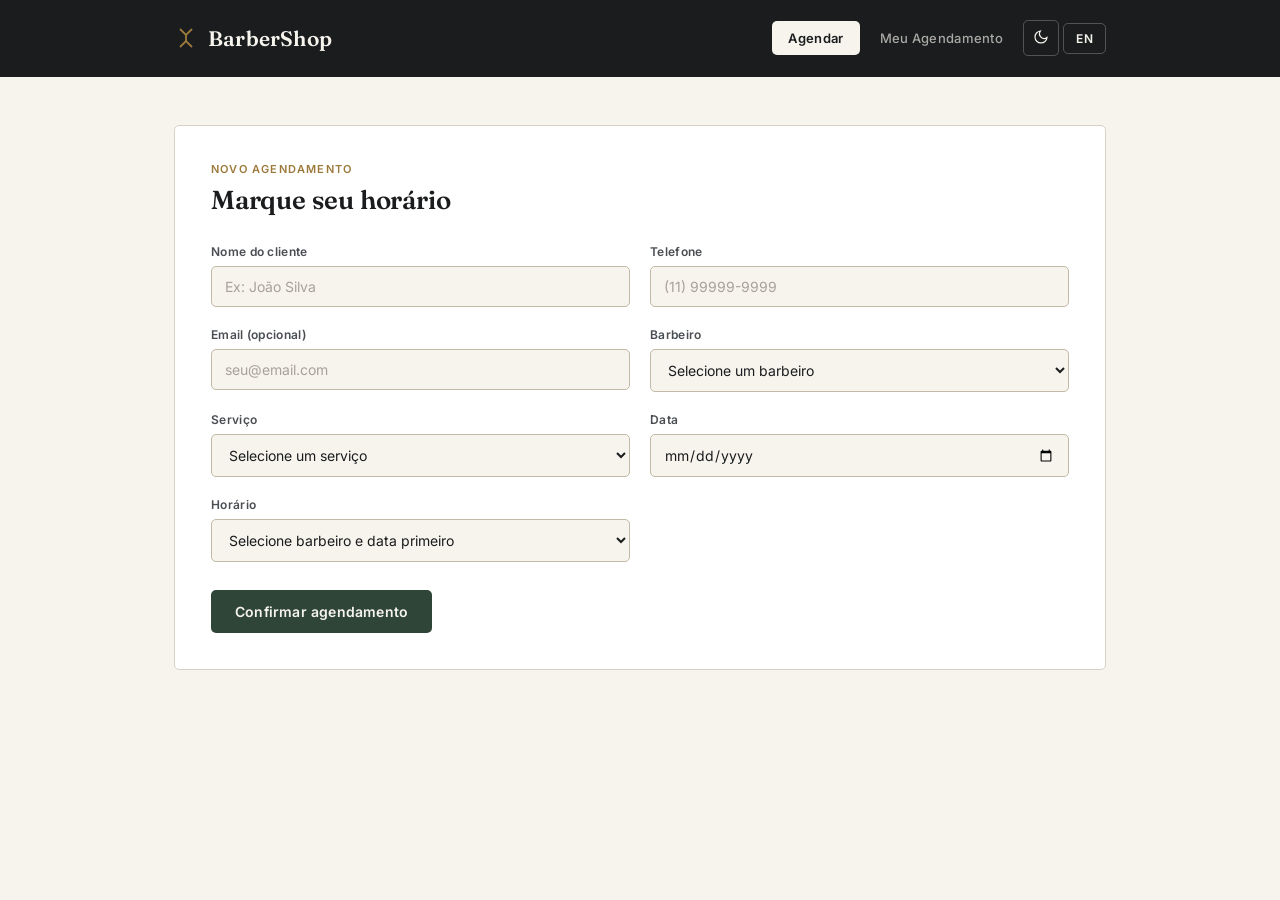
==== templates/index.html @ d29c712a "Update index.html" ====
<!DOCTYPE html>
<html lang="pt-BR">
<head>
  <meta charset="UTF-8" />
  <meta name="viewport" content="width=device-width, initial-scale=1.0" />
  <title>BarberShop</title>
  <link rel="stylesheet" href="/static/css/style.css" />
</head>
<body>

  <header>
    <div class="header-inner">
      <div class="logo">
        <svg width="24" height="24" viewBox="0 0 24 24" fill="none" stroke="currentColor" stroke-width="1.8">
          <path d="M6 3l6 6 6-6"/>
          <path d="M6 21l6-6 6 6"/>
          <line x1="12" y1="9" x2="12" y2="15"/>
        </svg>
        <span data-i18n="brand_name">BarberShop</span>
      </div>
      <nav>
        <button class="nav-btn active" data-tab="agendar" onclick="mostrarAba('agendar', event)">
          <span data-i18n="nav_book">Agendar</span>
        </button>
        <button class="nav-btn" data-tab="meu-agendamento" onclick="mostrarAba('meu-agendamento', event)">
          <span data-i18n="nav_my_appointment">Meu Agendamento</span>
        </button>
        <button class="theme-btn" onclick="toggleTheme()" title="Modo claro/escuro">
          <span data-theme-icon></span>
        </button>
        <button class="lang-btn" onclick="toggleLang()" title="Mudar idioma / Change language">
          <span data-i18n-toggle-label>EN</span>
        </button>
      </nav>
    </div>
  </header>

  <main>

    <section id="aba-agendar" class="aba ativa">
      <div class="card">
        <span class="card-eyebrow" data-i18n="eyebrow_new">Novo agendamento</span>
        <h2 data-i18n="new_appointment_title">Marque seu horário</h2>

        <div class="form-grid">
          <div class="form-group">
            <label for="client_name" data-i18n="label_client_name">Nome do cliente</label>
            <input type="text" id="client_name" data-i18n-placeholder="placeholder_client_name" />
          </div>

          <div class="form-group">
            <label for="client_phone" data-i18n="label_phone">Telefone</label>
            <input type="tel" id="client_phone" data-i18n-placeholder="placeholder_phone" />
          </div>

          <div class="form-group">
            <label for="client_email" data-i18n="label_email">Email (opcional)</label>
            <input type="email" id="client_email" data-i18n-placeholder="placeholder_email" />
          </div>

          <div class="form-group">
            <label for="barber_id" data-i18n="label_barber">Barbeiro</label>
            <select id="barber_id">
              <option value="" data-i18n="placeholder_select_barber">Selecione um barbeiro</option>
            </select>
          </div>

          <div class="form-group">
            <label for="service_id" data-i18n="label_service">Serviço</label>
            <select id="service_id">
              <option value="" data-i18n="placeholder_select_service">Selecione um serviço</option>
            </select>
          </div>

          <div class="form-group">
            <label for="date" data-i18n="label_date">Data</label>
            <input type="date" id="date" />
          </div>

          <div class="form-group">
            <label for="time" data-i18n="label_time">Horário</label>
            <select id="time">
              <option value="" data-i18n="placeholder_select_date_first">Selecione barbeiro e data primeiro</option>
            </select>
          </div>
        </div>

        <div id="msg-form" class="msg" style="display:none"></div>
        <div id="confirmation-box" style="display:none; margin-bottom: 24px;"></div>

        <button class="btn-primary" onclick="bookAppointment()" data-i18n="btn_confirm_booking">
          Confirmar agendamento
        </button>
      </div>
    </section>

    <section id="aba-meu-agendamento" class="aba">
      <div class="card card-narrow" id="lookup-form-card">
        <span class="card-eyebrow" data-i18n="eyebrow_lookup">Consultar</span>
        <h2 data-i18n="my_appointment_title">Meu Agendamento</h2>

        <div class="form-group" style="margin-bottom: 16px;">
          <label for="lookup_phone" data-i18n="label_phone">Telefone</label>
          <input type="tel" id="lookup_phone" data-i18n-placeholder="placeholder_phone" />
        </div>

        <div class="form-group" style="margin-bottom: 20px;">
          <label for="lookup_code" data-i18n="label_confirmation_code">Código de confirmação</label>
          <input type="text" id="lookup_code" placeholder="Ex: A8F3" style="text-transform: uppercase;" />
        </div>

        <div id="msg-lookup" class="msg" style="display:none"></div>

        <button class="btn-primary" onclick="lookupAppointment()" data-i18n="btn_find_appointment">
          Buscar agendamento
        </button>
      </div>

      <div class="card" id="lookup-result-card" style="display:none;">
        <span class="card-eyebrow" data-i18n="eyebrow_found">Encontrado</span>
        <h2 data-i18n="my_appointment_title">Meu Agendamento</h2>
        <div id="lookup-result"></div>
        <button class="btn-text" onclick="resetLookup()" data-i18n="btn_search_another" style="margin-top: 20px;">
          Buscar outro agendamento
        </button>
      </div>
    </section>

  </main>
  <script src="/static/js/config.js"></script>
  <script src="/static/js/theme.js"></script>
  <script src="/static/js/i18n.js"></script>
  <script src="/static/js/public.js"></script>
</body>
</html>
---- static/css/style.css ----
/* ==========================================================
   BarberShop – Design System
   Inspired by tailoring and barbershop service cards
   : paper, ink, brass, classic ruled lines.
   ========================================================== */

@import url('https://fonts.googleapis.com/css2?family=Fraunces:ital,opsz,wght@0,9..144,300..700;1,9..144,400..600&family=Inter:wght@400;500;600;700&display=swap');

:root {
  /* Color — light theme (default) */
  --ink: #1A1C1E;
  --ink-soft: #4A4D52;
  --paper: #F7F4EE;
  --paper-raised: #FFFFFF;
  --brass: #9C7A3C;
  --brass-soft: rgba(156, 122, 60, 0.12);
  --ledger: #2F4538;
  --ledger-hover: #243A2D;
  --line: #D9D2C4;
  --line-strong: #C2B9A6;
  --rust: #9A3324;
  --rust-soft: rgba(154, 51, 36, 0.1);

  /* Tipografy */
  --font-display: 'Fraunces', serif;
  --font-body: 'Inter', sans-serif;

  /* Layout */
  --radius: 5px;
  --container: 980px;
}

[data-theme="dark"] {
  --ink: #F2EFE9;
  --ink-soft: #B5AFA3;
  --paper: #15161A;
  --paper-raised: #1E2024;
  --brass: #C9A565;
  --brass-soft: rgba(201, 165, 101, 0.14);
  --ledger: #5B9C82;
  --ledger-hover: #74B89C;
  --line: #34363B;
  --line-strong: #45474D;
  --rust: #D9684F;
  --rust-soft: rgba(217, 104, 79, 0.14);
}

[data-theme="dark"] header {
  background: #0E0F12;
  border-bottom-color: #0E0F12;
}

[data-theme="dark"] .logo { color: var(--ink); }

[data-theme="dark"] .nav-btn { color: rgba(242, 239, 233, 0.6); }
[data-theme="dark"] .nav-btn:hover { color: var(--ink); background: rgba(255,255,255,0.05); }
[data-theme="dark"] .nav-btn.active { color: #0E0F12; background: var(--ink); }

[data-theme="dark"] .lang-btn,
[data-theme="dark"] .theme-btn {
  border-color: rgba(242, 239, 233, 0.2);
  color: var(--ink);
}

[data-theme="dark"] .msg.sucesso {
  background: rgba(91, 156, 130, 0.12);
  color: var(--ledger-hover);
}

[data-theme="dark"] .msg.erro {
  background: rgba(217, 104, 79, 0.14);
  color: var(--rust);
}

[data-theme="dark"] .confirmation-code {
  background: #0E0F12;
}

[data-theme="dark"] .confirmation-code .code-label {
  color: rgba(242, 239, 233, 0.55);
}

body {
  margin: 0;
  font-family: var(--font-body);
  background: var(--paper);
  color: var(--ink);
  min-height: 100vh;
  -webkit-font-smoothing: antialiased;
  transition: background-color 0.2s ease, color 0.2s ease;
}

* { box-sizing: border-box; }

html { scroll-behavior: smooth; }

::selection { background: var(--brass-soft); }

/* ---------- Header ---------- */

header {
  background: var(--ink);
  border-bottom: 1px solid var(--ink);
}

.header-inner {
  max-width: var(--container);
  margin: 0 auto;
  display: flex;
  align-items: center;
  justify-content: space-between;
  padding: 20px 24px;
}

.logo {
  display: flex;
  align-items: center;
  gap: 10px;
  font-family: var(--font-display);
  font-size: 21px;
  font-weight: 600;
  letter-spacing: 0.2px;
  color: var(--paper);
}

.logo svg { color: var(--brass); flex-shrink: 0; }

nav {
  display: flex;
  align-items: center;
  gap: 4px;
}

.nav-btn {
  background: transparent;
  border: none;
  color: rgba(247, 244, 238, 0.65);
  font-family: var(--font-body);
  font-size: 13px;
  font-weight: 500;
  letter-spacing: 0.3px;
  padding: 9px 16px;
  border-radius: var(--radius);
  cursor: pointer;
  transition: all 0.15s ease;
}

.nav-btn:hover { color: var(--paper); background: rgba(255, 255, 255, 0.06); }
.nav-btn.active { color: var(--ink); background: var(--paper); font-weight: 600; }

.lang-btn {
  display: flex;
  align-items: center;
  gap: 6px;
  background: transparent;
  border: 1px solid rgba(247, 244, 238, 0.25);
  color: var(--paper);
  font-family: var(--font-body);
  font-size: 12px;
  font-weight: 600;
  letter-spacing: 0.5px;
  padding: 7px 12px;
  border-radius: var(--radius);
  cursor: pointer;
  transition: all 0.15s ease;
}

.lang-btn:hover { border-color: var(--brass); color: var(--brass); }

.theme-btn {
  display: flex;
  align-items: center;
  justify-content: center;
  background: transparent;
  border: 1px solid rgba(247, 244, 238, 0.25);
  color: var(--paper);
  width: 36px;
  height: 36px;
  border-radius: var(--radius);
  cursor: pointer;
  transition: all 0.15s ease;
}

.theme-btn:hover { border-color: var(--brass); color: var(--brass); }
.theme-btn svg { width: 16px; height: 16px; }

/* ---------- Principal Layout ---------- */

main {
  max-width: var(--container);
  margin: 0 auto;
  padding: 48px 24px 80px;
}

.aba { display: none; }
.aba.ativa { display: block; animation: fadeIn 0.25s ease; }

@keyframes fadeIn {
  from { opacity: 0; transform: translateY(4px); }
  to { opacity: 1; transform: translateY(0); }
}

.card {
  background: var(--paper-raised);
  border: 1px solid var(--line);
  border-radius: var(--radius);
  padding: 36px;
}

.card-narrow {
  max-width: 420px;
  margin: 48px auto;
}

.card h2 {
  margin: 0 0 28px;
  font-family: var(--font-display);
  font-size: 26px;
  font-weight: 600;
  letter-spacing: -0.2px;
}

.card-eyebrow {
  font-family: var(--font-body);
  font-size: 11px;
  font-weight: 600;
  letter-spacing: 1.2px;
  text-transform: uppercase;
  color: var(--brass);
  margin: 0 0 8px;
  display: block;
}

/* ---------- Forms ---------- */

.form-grid {
  display: grid;
  grid-template-columns: repeat(2, 1fr);
  gap: 20px;
  margin-bottom: 28px;
}

@media (max-width: 600px) {
  .form-grid { grid-template-columns: 1fr; }
}

.form-group { display: flex; flex-direction: column; gap: 7px; }

.form-group label {
  font-size: 12px;
  font-weight: 600;
  letter-spacing: 0.3px;
  color: var(--ink-soft);
}

input, select {
  background: var(--paper);
  border: 1px solid var(--line-strong);
  color: var(--ink);
  padding: 11px 13px;
  border-radius: var(--radius);
  font-family: var(--font-body);
  font-size: 14px;
  outline: none;
  transition: border-color 0.15s ease, box-shadow 0.15s ease;
}

input::placeholder { color: #A8A199; }

input:focus, select:focus {
  border-color: var(--ledger);
  box-shadow: 0 0 0 3px rgba(47, 69, 56, 0.1);
}

/* ---------- Buttons ---------- */

.btn-primary {
  background: var(--ledger);
  color: var(--paper);
  border: none;
  font-family: var(--font-body);
  font-size: 14px;
  font-weight: 600;
  letter-spacing: 0.2px;
  padding: 13px 24px;
  border-radius: var(--radius);
  cursor: pointer;
  transition: background 0.15s ease;
}

.btn-primary:hover { background: var(--ledger-hover); }

.btn-secondary {
  background: transparent;
  border: 1px solid var(--line-strong);
  color: var(--ink);
  font-family: var(--font-body);
  font-size: 14px;
  font-weight: 600;
  padding: 13px 24px;
  border-radius: var(--radius);
  cursor: pointer;
  transition: all 0.15s ease;
}

.btn-secondary:hover { border-color: var(--ink); }

.btn-text {
  background: transparent;
  border: none;
  color: var(--ledger);
  font-family: var(--font-body);
  font-size: 13px;
  font-weight: 600;
  cursor: pointer;
  padding: 0;
  text-decoration: underline;
  text-decoration-color: transparent;
  transition: text-decoration-color 0.15s ease;
}

.btn-text:hover { text-decoration-color: var(--ledger); }

.btn-icon {
  background: transparent;
  border: 1px solid var(--line-strong);
  border-radius: var(--radius);
  width: 36px;
  height: 36px;
  display: inline-flex;
  align-items: center;
  justify-content: center;
  cursor: pointer;
  color: var(--ink-soft);
  transition: all 0.15s ease;
}

.btn-icon svg { width: 16px; height: 16px; }
.btn-icon.edit:hover { color: var(--ledger); border-color: var(--ledger); }
.btn-icon.del:hover { color: var(--rust); border-color: var(--rust); }

/* ---------- Menssages ---------- */

.msg {
  padding: 12px 16px;
  border-radius: var(--radius);
  font-size: 13px;
  font-weight: 500;
  margin-bottom: 20px;
  border-left: 3px solid transparent;
}

.msg.sucesso { background: rgba(47, 69, 56, 0.08); color: var(--ledger); border-left-color: var(--ledger); }
.msg.erro { background: var(--rust-soft); color: var(--rust); border-left-color: var(--rust); }

/* ---------- Appointment schedule / client record cards ---------- */

.agenda-header {
  display: flex;
  align-items: center;
  justify-content: space-between;
  margin-bottom: 28px;
  flex-wrap: wrap;
  gap: 14px;
}

.agenda-header h2 { margin: 0; }

.vazio {
  color: var(--ink-soft);
  font-size: 14px;
  padding: 32px 0;
  text-align: center;
  border-top: 1px solid var(--line);
}

/* Service ticket: the product's visual signature.
   We treat each appointment as a numbered ticket, in the spirit
   of the queue numbers used in traditional barbershops. */

.ficha {
  display: flex;
  align-items: center;
  gap: 20px;
  padding: 18px 4px;
  border-bottom: 1px solid var(--line);
}

.ficha:last-child { border-bottom: none; }

.ficha-numero {
  font-family: var(--font-display);
  font-style: italic;
  font-size: 22px;
  font-weight: 500;
  color: var(--brass);
  min-width: 64px;
  text-align: center;
}

.ficha-numero small {
  display: block;
  font-family: var(--font-body);
  font-style: normal;
  font-size: 10px;
  font-weight: 600;
  letter-spacing: 0.5px;
  color: var(--ink-soft);
  text-transform: uppercase;
}

.ficha-info {
  display: flex;
  flex-direction: column;
  flex: 1;
  gap: 3px;
  min-width: 0;
}

.ficha-info strong { font-size: 15px; font-weight: 600; }
.ficha-info span { font-size: 13px; color: var(--ink-soft); }
.ficha-meta {
  display: flex;
  flex-wrap: wrap;
  gap: 12px;
  font-size: 12px;
  color: var(--ink-soft);
  margin-top: 2px;
}

.ficha-acoes { display: flex; gap: 8px; flex-shrink: 0; }

.status-tag {
  font-size: 10px;
  font-weight: 700;
  letter-spacing: 0.6px;
  padding: 4px 9px;
  border-radius: 100px;
  text-transform: uppercase;
  width: fit-content;
}

.status-scheduled { background: var(--brass-soft); color: var(--brass); }
.status-completed { background: rgba(47, 69, 56, 0.1); color: var(--ledger); }
.status-cancelled { background: var(--rust-soft); color: var(--rust); }

/* ---------- Confirmation Code ---------- */

.confirmation-code {
  display: inline-flex;
  align-items: baseline;
  gap: 8px;
  background: var(--ink);
  color: var(--paper);
  padding: 14px 20px;
  border-radius: var(--radius);
  margin: 4px 0 0;
}

.confirmation-code .code-label {
  font-size: 11px;
  font-weight: 600;
  letter-spacing: 0.8px;
  text-transform: uppercase;
  color: rgba(247, 244, 238, 0.6);
}

.confirmation-code .code-value {
  font-family: var(--font-display);
  font-style: italic;
  font-size: 22px;
  font-weight: 600;
  letter-spacing: 1px;
  color: var(--brass);
}

/* ---------- Shedule ---------- */

.schedule-row {
  display: flex;
  align-items: center;
  gap: 14px;
  padding: 14px 0;
  border-bottom: 1px solid var(--line);
}

.schedule-row:last-child { border-bottom: none; }

.schedule-row label.weekday-label {
  width: 110px;
  font-size: 13px;
  font-weight: 600;
  color: var(--ink);
}

.schedule-row input[type="checkbox"] {
  width: 17px;
  height: 17px;
  accent-color: var(--ledger);
}

.schedule-row input[type="time"] { width: 115px; }
.schedule-row input[type="number"] { width: 64px; }

/* ---------- Admin list's ---------- */

.list-row {
  display: flex;
  align-items: center;
  justify-content: space-between;
  gap: 14px;
  padding: 16px 4px;
  border-bottom: 1px solid var(--line);
}

.list-row:last-child { border-bottom: none; }

.list-row-info { display: flex; flex-direction: column; gap: 3px; }
.list-row-info strong { font-size: 14px; font-weight: 600; }
.list-row-info span { font-size: 12px; color: var(--ink-soft); }
.list-row-actions { display: flex; gap: 8px; flex-shrink: 0; }

/* ---------- Utilitary's ---------- */

.divider {
  border: none;
  border-top: 1px solid var(--line);
  margin: 32px 0;
}

.section-tabs {
  display: flex;
  gap: 4px;
  margin-bottom: 28px;
  border-bottom: 1px solid var(--line);
}

.section-tab {
  background: transparent;
  border: none;
  font-family: var(--font-body);
  font-size: 13px;
  font-weight: 600;
  color: var(--ink-soft);
  padding: 10px 4px;
  margin-right: 24px;
  cursor: pointer;
  border-bottom: 2px solid transparent;
  transition: all 0.15s ease;
}

.section-tab:hover { color: var(--ink); }
.section-tab.active { color: var(--ink); border-bottom-color: var(--brass); }

/* ---------- Accessibility ---------- */

button:focus-visible, input:focus-visible, select:focus-visible {
  outline: 2px solid var(--ledger);
  outline-offset: 2px;
}

@media (prefers-reduced-motion: reduce) {
  * { animation-duration: 0.01ms !important; transition-duration: 0.01ms !important; }
}
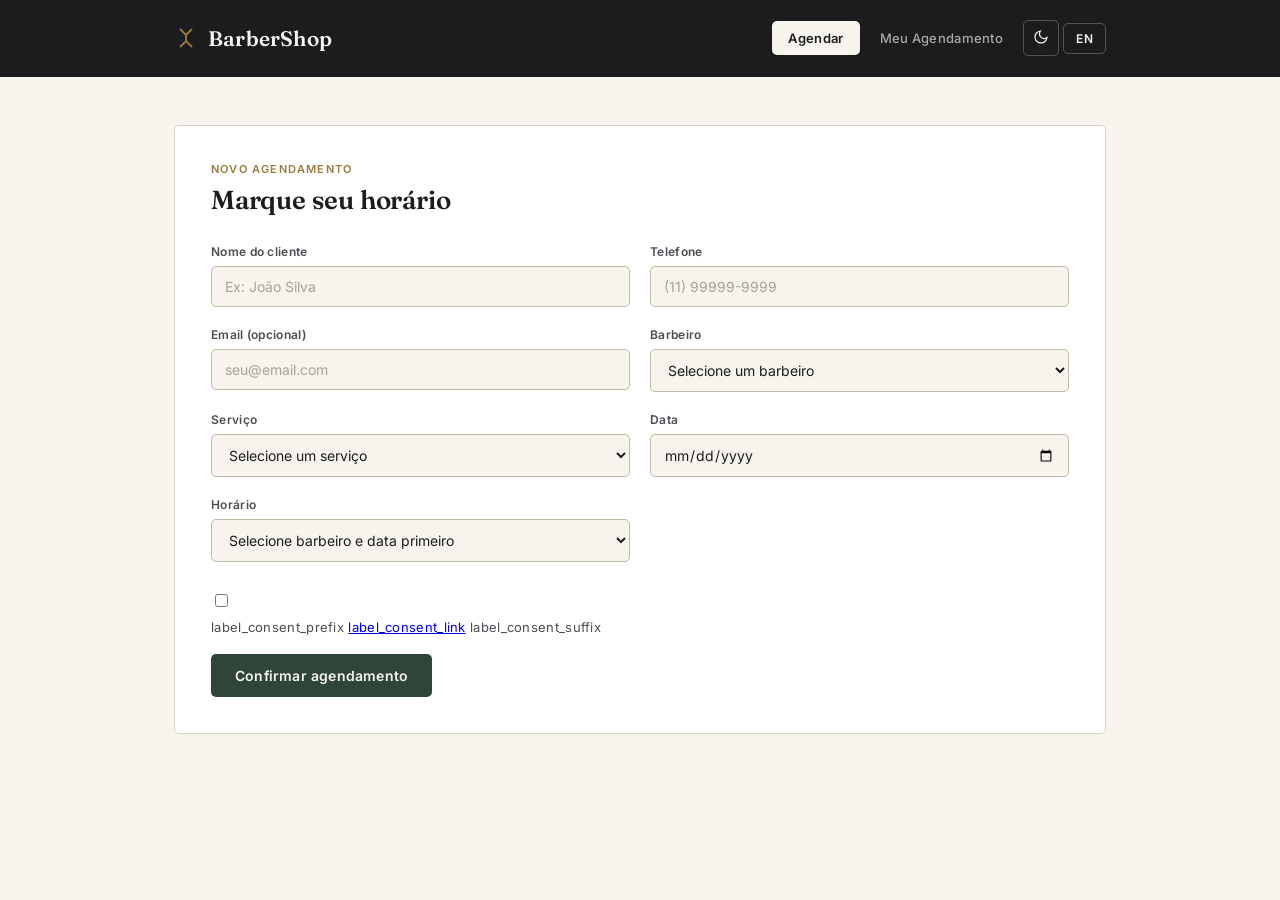
==== commit 47988b67: "Update index.html" ====
--- a/templates/index.html
+++ b/templates/index.html
@@ -5,6 +5,13 @@
   <meta name="viewport" content="width=device-width, initial-scale=1.0" />
   <title>BarberShop</title>
   <link rel="stylesheet" href="/static/css/style.css" />
+  <link rel="icon" type="image/x-icon" href="/static/favicon/favicon.ico" />
+  <link rel="icon" type="image/png" sizes="16x16" href="/static/favicon/favicon-16x16.png" />
+  <link rel="icon" type="image/png" sizes="32x32" href="/static/favicon/favicon-32x32.png" />
+  <link rel="icon" type="image/png" sizes="48x48" href="/static/favicon/favicon-48x48.png" />
+  <link rel="apple-touch-icon" sizes="180x180" href="/static/favicon/apple-touch-icon.png" />
+  <link rel="icon" type="image/png" sizes="192x192" href="/static/favicon/android-chrome-192x192.png" />
+  <link rel="icon" type="image/png" sizes="512x512" href="/static/favicon/android-chrome-512x512.png" />
 </head>
 <body>
 
@@ -88,6 +95,15 @@
         <div id="msg-form" class="msg" style="display:none"></div>
         <div id="confirmation-box" style="display:none; margin-bottom: 24px;"></div>
 
+        <div class="form-group" style="display:flex;align-items:flex-start;gap:8px;margin-bottom:16px;">
+          <input type="checkbox" id="consent_accepted" style="margin-top:4px;width:auto;flex-shrink:0;" />
+          <label for="consent_accepted" style="font-size:13px;line-height:1.5;font-weight:400;">
+            <span data-i18n="label_consent_prefix">Li e concordo com a</span>
+            <a href="/privacidade" target="_blank" rel="noopener noreferrer" data-i18n="label_consent_link">Política de Privacidade</a>
+            <span data-i18n="label_consent_suffix">, incluindo o tratamento dos meus dados conforme a LGPD.</span>
+          </label>
+        </div>
+
         <button class="btn-primary" onclick="bookAppointment()" data-i18n="btn_confirm_booking">
           Confirmar agendamento
         </button>
